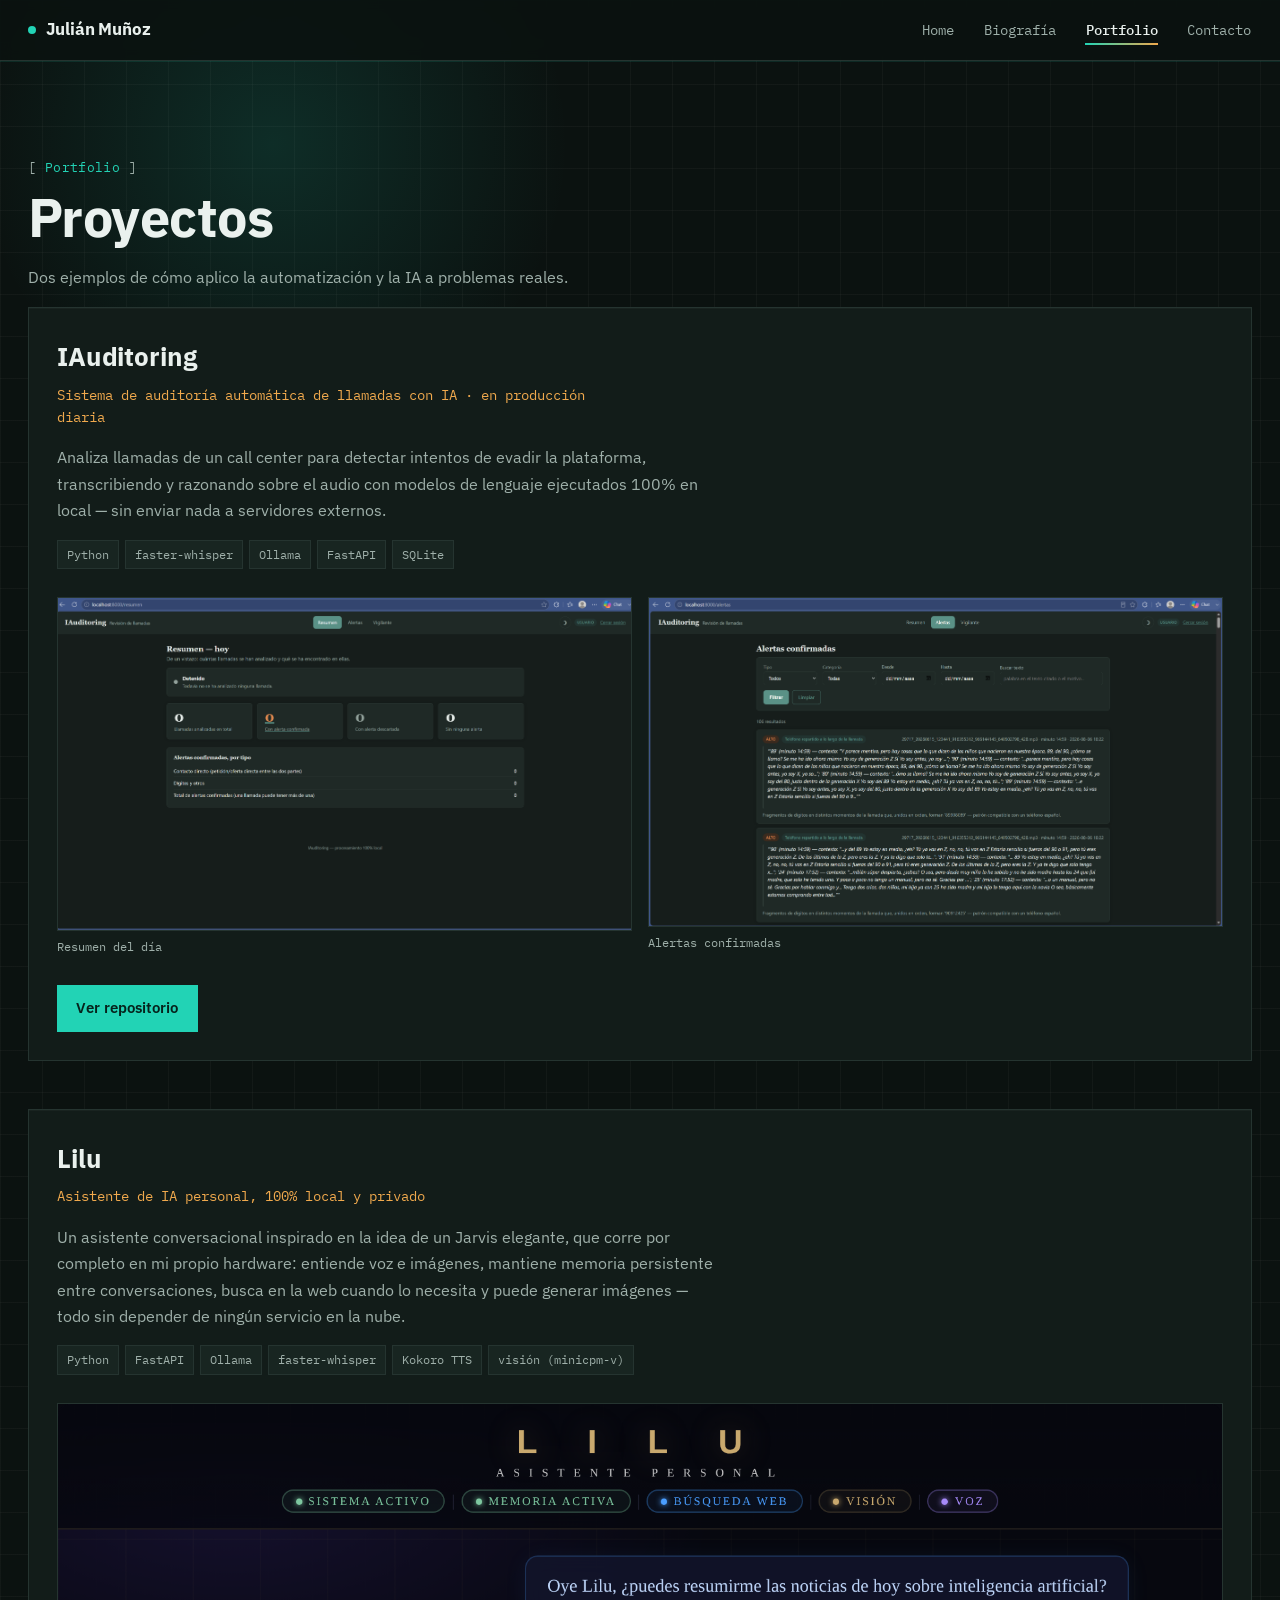
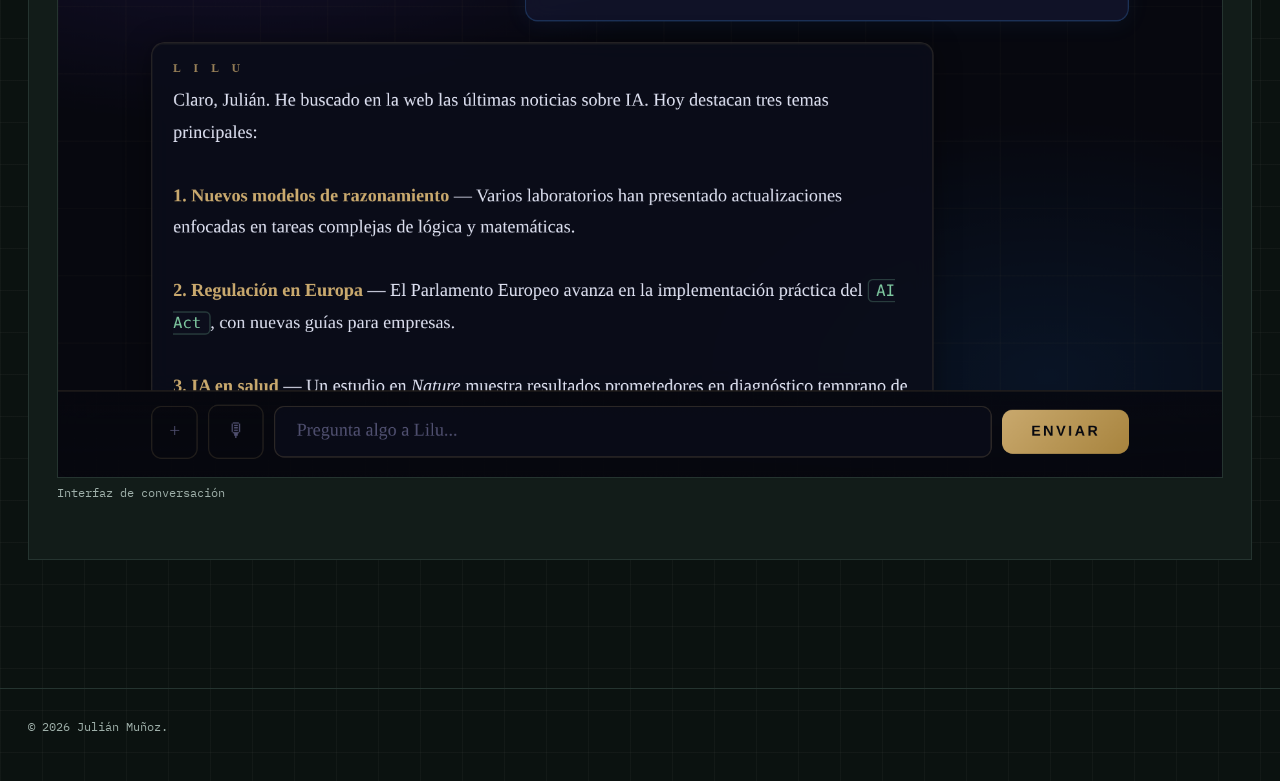
==== portfolio.html @ 3bf9208e "Add files via upload" ====
<!DOCTYPE html>
<html lang="es">
<head>
  <meta charset="UTF-8">
  <meta name="viewport" content="width=device-width, initial-scale=1.0">
  <title>Portfolio — Julián Muñoz</title>
  <meta name="description" content="Proyectos de Julián Muñoz: Lilu, un asistente de IA local, e IAuditoring, un sistema de auditoría de llamadas con IA en producción.">
  <link rel="preconnect" href="https://fonts.googleapis.com">
  <link rel="preconnect" href="https://fonts.gstatic.com" crossorigin>
  <link href="https://fonts.googleapis.com/css2?family=IBM+Plex+Mono:wght@400;500&family=IBM+Plex+Sans:wght@400;600;700&display=swap" rel="stylesheet">
  <link rel="stylesheet" href="css/style.css">
</head>
<body>

  <header class="site-header">
    <div class="wrap">
      <a href="index.html" class="site-title">
        <span class="status-dot" aria-hidden="true"></span>
        Julián Muñoz
      </a>
      <nav class="main-nav" aria-label="Navegación principal">
        <ul>
          <li><a href="index.html">Home</a></li>
          <li><a href="biografia.html">Biografía</a></li>
          <li><a href="portfolio.html" aria-current="page">Portfolio</a></li>
          <li><a href="contacto.html">Contacto</a></li>
        </ul>
      </nav>
    </div>
  </header>

  <main>
    <section class="section">
      <p class="eyebrow">Portfolio</p>
      <h1>Proyectos</h1>
      <p class="prose">Dos ejemplos de cómo aplico la automatización y la IA a problemas reales.</p>

      <div class="project-grid">

        <article class="project-card">
          <h2>IAuditoring</h2>
          <p class="role">Sistema de auditoría automática de llamadas con IA · en producción diaria</p>
          <p>
            Analiza llamadas de un call center para detectar intentos de evadir la
            plataforma, transcribiendo y razonando sobre el audio con modelos de
            lenguaje ejecutados 100% en local — sin enviar nada a servidores externos.
          </p>
          <ul class="tech-tags" aria-label="Tecnologías usadas">
            <li>Python</li>
            <li>faster-whisper</li>
            <li>Ollama</li>
            <li>FastAPI</li>
            <li>SQLite</li>
          </ul>

          <div class="project-shots">
            <figure>
              <img src="img/iauditoring-resumen.png" alt="Panel de resumen de IAuditoring, mostrando llamadas analizadas y alertas" loading="lazy">
              <figcaption>Resumen del día</figcaption>
            </figure>
            <figure>
              <img src="img/iauditoring-alertas.png" alt="Panel de alertas confirmadas de IAuditoring con filtros por tipo y fecha" loading="lazy">
              <figcaption>Alertas confirmadas</figcaption>
            </figure>
          </div>

          <div class="cta-row">
            <a class="btn primary" href="https://github.com/julkpront/IAuditoring-showcase" target="_blank" rel="noopener">Ver repositorio</a>
          </div>

          <p class="extra-note">
            El código fuente no es público por confidencialidad de la lógica de
            negocio — el repositorio documenta arquitectura, decisiones de
            ingeniería y resultados reales en producción.
          </p>
        </article>

        <article class="project-card">
          <h2>Lilu</h2>
          <p class="role">Asistente de IA personal, 100% local y privado</p>
          <p>
            Un asistente conversacional inspirado en la idea de un Jarvis elegante,
            que corre por completo en mi propio hardware: entiende voz e imágenes,
            mantiene memoria persistente entre conversaciones, busca en la web
            cuando lo necesita y puede generar imágenes — todo sin depender de
            ningún servicio en la nube.
          </p>
          <ul class="tech-tags" aria-label="Tecnologías usadas">
            <li>Python</li>
            <li>FastAPI</li>
            <li>Ollama</li>
            <li>faster-whisper</li>
            <li>Kokoro TTS</li>
            <li>visión (minicpm-v)</li>
          </ul>

          <div class="project-shots">
            <figure>
              <img src="img/lilu-interfaz.png" alt="Interfaz de chat de Lilu, con estado de sistema, memoria, búsqueda web, visión y voz activos" loading="lazy">
              <figcaption>Interfaz de conversación</figcaption>
            </figure>
          </div>

          <p class="extra-note">
            Proyecto personal en desarrollo continuo, no público — nace de mi
            interés por la autonomía técnica y la privacidad de los datos.
          </p>
        </article>

      </div>
    </section>
  </main>

  <footer class="site-footer">
    <p>&copy; 2026 Julián Muñoz.</p>
  </footer>

</body>
</html>
---- css/style.css ----
/* =========================================================
   Julián Muñoz — página personal
   Neo-minimalismo técnico con acentos dinámicos (v2 — oscuro)
   Mobile first: estilos base = móvil, se amplían con min-width
   ========================================================= */

:root {
  --color-bg: #0B1210;
  --color-surface: #121C19;
  --color-surface-2: #182521;
  --color-ink: #EAF1EE;
  --color-ink-soft: #9FB0AA;
  --color-border: #253430;
  --color-border-strong: #34473F;
  --color-accent: #22D3B5;
  --color-accent-ink: #06231C;
  --color-accent-2: #F0A94D;

  --font-display: 'IBM Plex Sans', system-ui, -apple-system, sans-serif;
  --font-mono: 'IBM Plex Mono', ui-monospace, 'Courier New', monospace;

  --measure: 66ch;
  --space-1: 0.5rem;
  --space-2: 1rem;
  --space-3: 1.75rem;
  --space-4: 3rem;
  --space-5: 5rem;
}

/* -------------------- reset básico -------------------- */
*, *::before, *::after { box-sizing: border-box; }
html { -webkit-text-size-adjust: 100%; }
body {
  margin: 0;
  background-color: var(--color-bg);
  background-image:
    linear-gradient(rgba(234, 241, 238, 0.035) 1px, transparent 1px),
    linear-gradient(90deg, rgba(234, 241, 238, 0.035) 1px, transparent 1px);
  background-size: 42px 42px;
  color: var(--color-ink);
  font-family: var(--font-display);
  font-size: 1rem;
  line-height: 1.65;
}
img { max-width: 100%; display: block; }
a { color: inherit; }
ul { list-style: none; margin: 0; padding: 0; }

/* -------------------- header + nav -------------------- */
.site-header {
  position: sticky;
  top: 0;
  background: rgba(11, 18, 16, 0.9);
  backdrop-filter: blur(6px);
  border-bottom: 1px solid var(--color-border);
  box-shadow: 0 1px 0 0 rgba(34, 211, 181, 0.12);
  z-index: 10;
}
.site-header .wrap {
  display: flex;
  flex-direction: column;
  gap: var(--space-2);
  padding: var(--space-2) var(--space-2);
}
.site-title {
  display: flex;
  align-items: center;
  gap: 0.6rem;
  font-weight: 700;
  font-size: 1.05rem;
  letter-spacing: -0.01em;
  text-decoration: none;
  white-space: nowrap;
}
.status-dot {
  width: 8px;
  height: 8px;
  border-radius: 50%;
  background: var(--color-accent);
  box-shadow: 0 0 0 0 rgba(34, 211, 181, 0.55);
  animation: pulse 2.2s infinite;
  flex-shrink: 0;
}
@keyframes pulse {
  0%   { box-shadow: 0 0 0 0 rgba(34, 211, 181, 0.55); }
  70%  { box-shadow: 0 0 0 7px rgba(34, 211, 181, 0); }
  100% { box-shadow: 0 0 0 0 rgba(34, 211, 181, 0); }
}
@media (prefers-reduced-motion: reduce) {
  .status-dot { animation: none; }
}

.main-nav ul {
  display: flex;
  flex-wrap: wrap;
  gap: var(--space-1) var(--space-3);
}
.main-nav a {
  position: relative;
  text-decoration: none;
  font-family: var(--font-mono);
  font-size: 0.88rem;
  color: var(--color-ink-soft);
  padding: 0.2rem 0.05rem;
}
.main-nav a::after {
  content: "";
  position: absolute;
  left: 0;
  bottom: -2px;
  width: 100%;
  height: 2px;
  background: linear-gradient(90deg, var(--color-accent), var(--color-accent-2));
  transform: scaleX(0);
  transform-origin: left;
  transition: transform 0.18s ease;
}
.main-nav a:hover,
.main-nav a:focus-visible {
  color: var(--color-ink);
}
.main-nav a:hover::after,
.main-nav a:focus-visible::after,
.main-nav a[aria-current="page"]::after {
  transform: scaleX(1);
}
.main-nav a[aria-current="page"] {
  color: var(--color-ink);
  font-weight: 500;
}
a:focus-visible, button:focus-visible, input:focus-visible, textarea:focus-visible {
  outline: 2px solid var(--color-accent);
  outline-offset: 2px;
}

@media (min-width: 700px) {
  .site-header .wrap {
    flex-direction: row;
    align-items: center;
    justify-content: space-between;
    padding: var(--space-2) var(--space-3);
  }
}

/* -------------------- layout general -------------------- */
main { padding: var(--space-3) var(--space-2) var(--space-5); position: relative; }
.prose { max-width: var(--measure); }
.section {
  padding-block: var(--space-4);
  border-top: 1px solid var(--color-border);
  position: relative;
}
.section:first-child { border-top: none; padding-top: var(--space-2); }
.section:first-child::before {
  content: "";
  position: absolute;
  top: -10%;
  left: -10%;
  width: 60%;
  height: 420px;
  background: radial-gradient(circle, rgba(34, 211, 181, 0.14), transparent 70%);
  pointer-events: none;
  z-index: -1;
}
.eyebrow {
  font-family: var(--font-mono);
  font-size: 0.8rem;
  color: var(--color-accent);
  letter-spacing: 0.03em;
  margin: 0 0 var(--space-1);
}
.eyebrow::before { content: "[ "; color: var(--color-ink-soft); }
.eyebrow::after { content: " ]"; color: var(--color-ink-soft); }
h1 { font-size: 2rem; line-height: 1.15; letter-spacing: -0.01em; margin: 0 0 var(--space-2); }
h2 { font-size: 1.35rem; letter-spacing: -0.005em; margin: 0 0 var(--space-2); }
p { margin: 0 0 var(--space-2); color: var(--color-ink-soft); max-width: var(--measure); }
.lede { font-size: 1.12rem; color: var(--color-ink); }

@media (min-width: 700px) {
  main { padding: var(--space-5) var(--space-3); }
  h1 { font-size: 2.9rem; }
  h2 { font-size: 1.6rem; }
}
@media (min-width: 1080px) {
  h1 { font-size: 3.4rem; }
}

/* -------------------- botones / enlaces cta -------------------- */
.cta-row { display: flex; flex-wrap: wrap; gap: var(--space-2); margin-top: var(--space-3); }
.btn {
  display: inline-flex;
  align-items: center;
  gap: 0.4rem;
  padding: 0.65rem 1.15rem;
  border: 1px solid var(--color-border-strong);
  text-decoration: none;
  font-size: 0.92rem;
  font-weight: 600;
  color: var(--color-ink);
  background: transparent;
  cursor: pointer;
  transition: border-color 0.15s ease, background 0.15s ease, color 0.15s ease;
}
.btn:hover, .btn:focus-visible { border-color: var(--color-accent); color: var(--color-accent); }
.btn.primary { background: var(--color-accent); color: var(--color-accent-ink); border-color: var(--color-accent); }
.btn.primary:hover, .btn.primary:focus-visible { background: var(--color-accent-2); border-color: var(--color-accent-2); color: var(--color-accent-ink); }

/* -------------------- home: ahora mismo -------------------- */
.now-list { display: flex; flex-direction: column; gap: var(--space-2); }
.now-item {
  display: flex;
  flex-direction: column;
  gap: 0.3rem;
  padding: var(--space-2) var(--space-2) var(--space-2) var(--space-2);
  background: var(--color-surface);
  border: 1px solid var(--color-border);
  border-top: 2px solid var(--color-accent);
}
.now-item .tag { font-family: var(--font-mono); font-size: 0.78rem; color: var(--color-accent); }
.now-item p:last-child { color: var(--color-ink); }
@media (min-width: 700px) {
  .now-list { flex-direction: row; }
  .now-item { flex: 1; }
}

/* -------------------- biografía -------------------- */
.bio-layout { display: flex; flex-direction: column; gap: var(--space-3); }
.bio-photo {
  border: 1px solid var(--color-border);
  background: var(--color-surface);
  max-width: 760px;
}
.bio-photo img { width: 100%; height: auto; aspect-ratio: 3 / 2; object-fit: cover; }
.bio-photo figcaption {
  font-family: var(--font-mono);
  font-size: 0.78rem;
  color: var(--color-ink-soft);
  padding: 0.55rem 0.8rem;
  border-top: 1px solid var(--color-border);
}
.bio-text { max-width: var(--measure); }

.values-list { display: flex; flex-wrap: wrap; gap: var(--space-1); padding: 0; margin-top: var(--space-2); }
.values-list li {
  font-family: var(--font-mono);
  font-size: 0.78rem;
  padding: 0.32rem 0.65rem;
  border: 1px solid var(--color-border-strong);
  color: var(--color-ink-soft);
  background: var(--color-surface);
}

/* -------------------- portfolio -------------------- */
.project-grid { display: flex; flex-direction: column; gap: var(--space-4); }
.project-card {
  border: 1px solid var(--color-border);
  background: var(--color-surface);
  padding: var(--space-3);
  box-shadow: inset 0 1px 0 0 rgba(234, 241, 238, 0.03);
}
.project-card h2 { margin-bottom: 0.35rem; }
.project-card .role { font-family: var(--font-mono); color: var(--color-accent-2); font-size: 0.85rem; margin-bottom: var(--space-2); }
.tech-tags { display: flex; flex-wrap: wrap; gap: 0.4rem; margin: var(--space-2) 0; }
.tech-tags li {
  font-family: var(--font-mono);
  font-size: 0.74rem;
  padding: 0.25rem 0.55rem;
  background: var(--color-surface-2);
  border: 1px solid var(--color-border);
  color: var(--color-ink-soft);
}
.project-shots { display: flex; flex-direction: column; gap: var(--space-2); margin: var(--space-3) 0; }
.project-shots img { border: 1px solid var(--color-border); }
.project-shots figcaption { font-family: var(--font-mono); font-size: 0.75rem; color: var(--color-ink-soft); margin-top: 0.35rem; }
@media (min-width: 700px) {
  .project-shots { flex-direction: row; }
  .project-shots figure { flex: 1; margin: 0; }
}

.terminal {
  background: #060B09;
  border: 1px solid var(--color-border-strong);
  color: #D7F5EC;
  font-family: var(--font-mono);
  font-size: 0.85rem;
  padding: var(--space-2);
  margin: var(--space-3) 0;
  overflow-x: auto;
}
.terminal .prompt { color: var(--color-accent); }
.terminal p { color: inherit; margin: 0 0 0.4rem; }

/* revelar un detalle extra al enfocar/pasar el ratón por la tarjeta (pseudoclase + display) */
.project-card .extra-note {
  display: none;
  margin-top: var(--space-2);
  padding-top: var(--space-2);
  border-top: 1px dashed var(--color-border-strong);
  font-size: 0.9rem;
}
.project-card:hover,
.project-card:focus-within {
  border-color: var(--color-border-strong);
}
.project-card:hover .extra-note,
.project-card:focus-within .extra-note {
  display: block;
}

/* -------------------- contacto -------------------- */
.contact-layout { display: flex; flex-direction: column; gap: var(--space-4); }
form { display: flex; flex-direction: column; gap: var(--space-3); max-width: 480px; }
.field { display: flex; flex-direction: column; gap: 0.35rem; }
label { font-size: 0.9rem; font-weight: 600; }
input, textarea {
  font-family: var(--font-display);
  font-size: 1rem;
  padding: 0.65rem 0.75rem;
  border: 1px solid var(--color-border-strong);
  background: var(--color-surface);
  color: var(--color-ink);
}
input::placeholder, textarea::placeholder { color: var(--color-ink-soft); }
input:focus, textarea:focus { border-color: var(--color-accent); }
textarea { resize: vertical; min-height: 120px; }

/* pista que solo aparece con el foco en el campo (visibility + pseudoclase) */
.field-hint {
  font-size: 0.78rem;
  color: var(--color-accent);
  visibility: hidden;
  height: 0;
}
input:focus + .field-hint,
textarea:focus + .field-hint {
  visibility: visible;
  height: auto;
}

.contact-direct address {
  font-style: normal;
  font-family: var(--font-mono);
  font-size: 0.9rem;
  display: flex;
  flex-direction: column;
  gap: 0.5rem;
}
.contact-direct address a {
  display: inline-flex;
  align-items: center;
  width: fit-content;
  text-decoration: none;
  color: var(--color-ink-soft);
  padding: 0.4rem 0.6rem;
  margin: -0.4rem -0.6rem;
  border: 1px solid transparent;
  transition: color 0.15s ease, border-color 0.15s ease, background 0.15s ease;
}
.contact-direct address a::after {
  content: "↗";
  margin-left: 0.4rem;
  opacity: 0;
  transform: translate(-3px, 3px);
  transition: opacity 0.15s ease, transform 0.15s ease;
}
.contact-direct address a:hover,
.contact-direct address a:focus-visible {
  color: var(--color-accent);
  background: var(--color-surface-2);
  border-color: var(--color-border-strong);
}
.contact-direct address a:hover::after,
.contact-direct address a:focus-visible::after {
  opacity: 1;
  transform: translate(0, 0);
}

@media (min-width: 1080px) {
  .contact-layout { flex-direction: row; gap: var(--space-5); }
  form { flex: 1; }
  .contact-direct { flex: 1; }
}

/* -------------------- footer -------------------- */
.site-footer {
  border-top: 1px solid var(--color-border);
  padding: var(--space-3) var(--space-2);
  font-family: var(--font-mono);
  font-size: 0.76rem;
  color: var(--color-ink-soft);
}
@media (min-width: 700px) {
  .site-footer { padding: var(--space-3); }
}
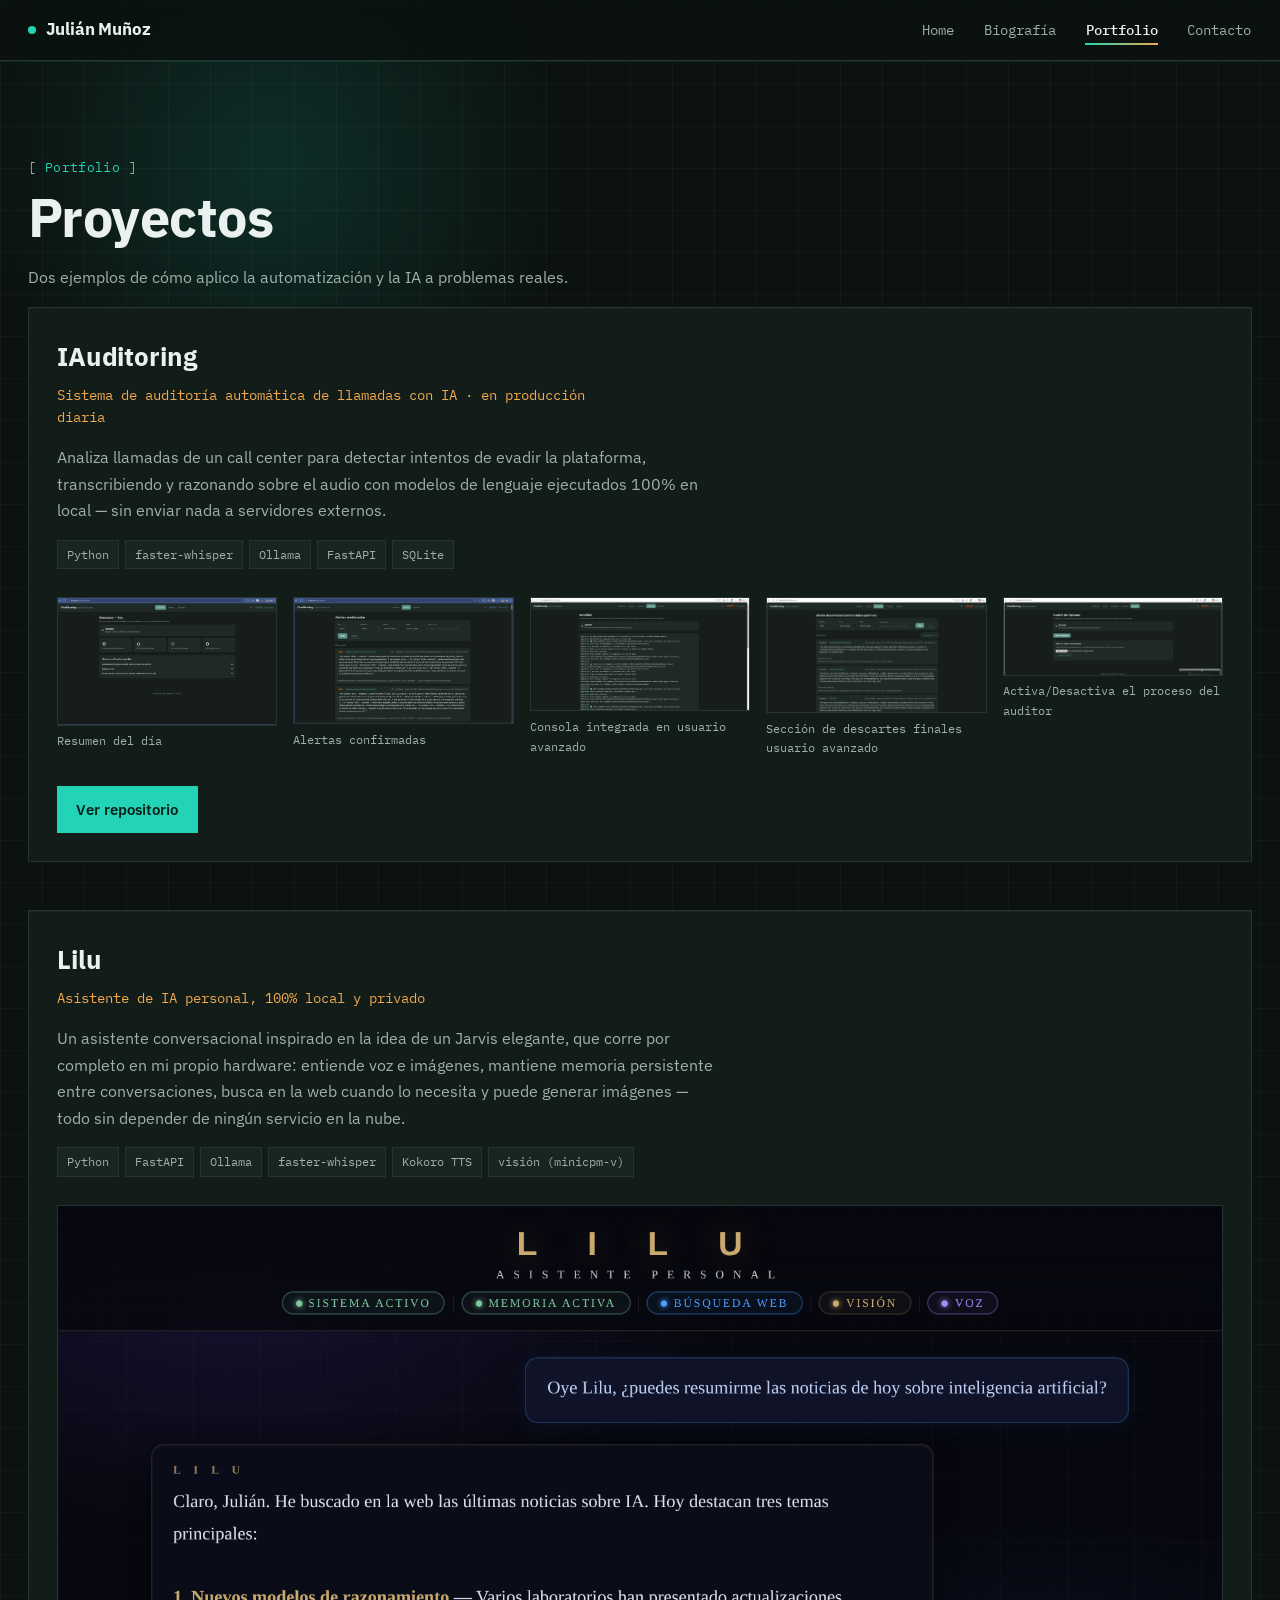
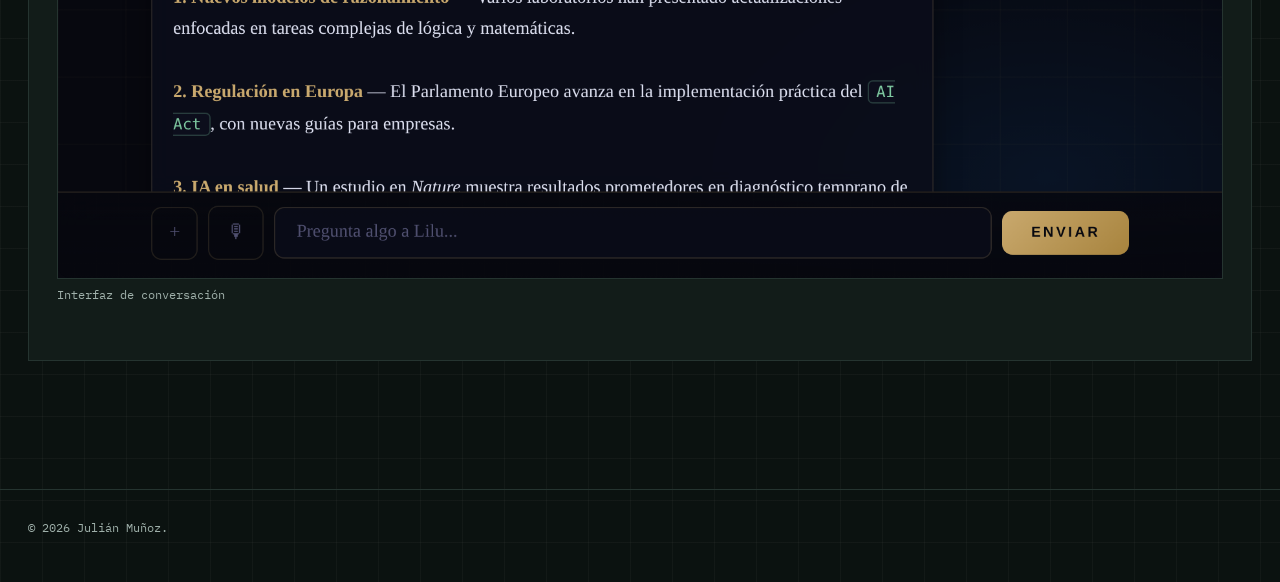
==== commit d4a1724d: "Add additional figures and captions to portfolio.html" ====
--- a/portfolio.html
+++ b/portfolio.html
@@ -62,6 +62,18 @@
               <img src="img/iauditoring-alertas.png" alt="Panel de alertas confirmadas de IAuditoring con filtros por tipo y fecha" loading="lazy">
               <figcaption>Alertas confirmadas</figcaption>
             </figure>
+            <figure>
+              <img src="img/actividadavanzado.png" alt="Panel de resumen de IAuditoring, mostrando llamadas analizadas y alertas" loading="lazy">
+              <figcaption>Consola integrada en usuario avanzado</figcaption>
+            </figure>
+            <figure>
+              <img src="img/descartesavanzado.png" alt="Panel de resumen de IAuditoring, mostrando llamadas analizadas y alertas" loading="lazy">
+              <figcaption>Sección de descartes finales usuario avanzado</figcaption>
+            </figure>
+            <figure>
+              <img src="img/vigilanteavanzado.png" alt="Panel de resumen de IAuditoring, mostrando llamadas analizadas y alertas" loading="lazy">
+              <figcaption>Activa/Desactiva el proceso del auditor</figcaption>
+            </figure>
           </div>
 
           <div class="cta-row">
